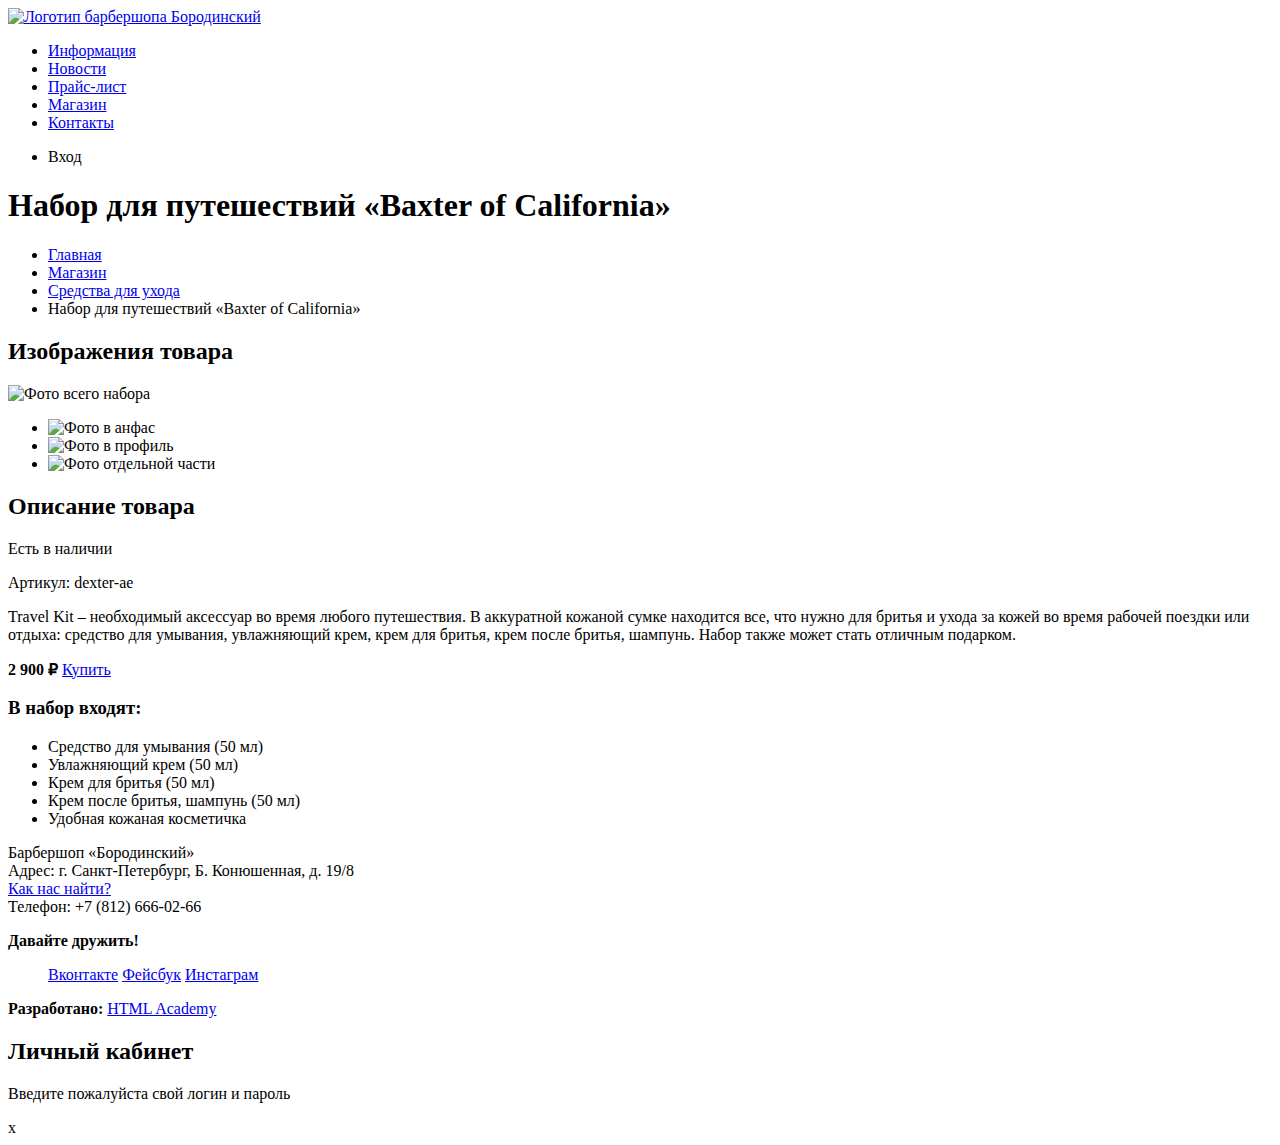
==== catalog-item.html @ 7a76de34 "Разметил описание товара" ====
<!DOCTYPE html>
<html lang="ru">
  <head>
    <meta charset="utf-8">
    <title>Каталог товаров</title>
  </head>
  <body>
    <header class="main-header">
      <nav class="main-navigation">
        <a class="main-header-logo" href="index.html">
          <img src="img/logo.svg" width="111" height="24" alt="Логотип барбершопа Бородинский">
        </a> 
        <ul class="site-navigation">
          <li><a href="info.html">Информация</a></li>
          <li><a href="news.html">Новости</a></li>
          <li><a href="price.html">Прайс-лист</a></li>
          <li class="site-navigation-current"><a href="catalog.html">Магазин</a></li>
          <li><a href="contacts.html">Контакты</a></li>
        </ul>
        <ul class="user-navigation">
          <li class="login-link">Вход</li>
        </ul>
      </nav>
    </header>
    <main class="container">
      <h1 class="page-title">Набор для путешествий «Baxter of California»</h1>
      <ul class="breadcrumbs">
        <li><a href="index.html">Главная</a></li>
        <li><a href="#">Магазин</a></li>
        <li><a href="#">Средства для ухода</a></li>
        <li class="breadcrumbs-current">Набор для путешествий «Baxter of California»</li>
      </ul>
      <section class="product-photos">
        <h2 class="viually-hidden">Изображения товара</h2>
        <p class="product-photo-full">
          <img src="img/product-big.jpg" width="460" height="498" alt="Фото всего набора">
        </p>
        <ul class="product-photo-preview">
          <li><img src="img/product-small-1.jpg" width="140" height="149" alt="Фото в анфас"></li>
          <li><img src="img/product-small-2.jpg" width="140" height="149" alt="Фото в профиль"></li>
          <li><img src="img/product-small-3.jpg" width="140" height="149" alt="Фото отдельной части"></li>
        </ul>
      </section>
      <section class="product-info">
        <h2 class="visually-hidden">Описание товара</h2>
        <p class="product-availability">Есть в наличии</p>
        <p class="product-article">Артикул: dexter-ae</p>
        <p class="product-text">Travel Kit – необходимый аксессуар во время любого путешествия. В аккуратной кожаной сумке находится все, что нужно для бритья и ухода за кожей во время рабочей поездки или отдыха: средство для умывания, увлажняющий крем, крем для бритья, крем после бритья, шампунь. Набор также может стать отличным подарком.</p>
        <p class="product-price">
          <b>2 900 ₽</b>
          <a class="button" href="#">Купить</a>
        </p>
        <h3>В набор входят:</h3>
        <ul>
          <li>Средство для умывания (50 мл)</li>
          <li>Увлажняющий крем (50 мл)</li>
          <li>Крем для бритья (50 мл)</li>
          <li>Крем после бритья, шампунь (50 мл)</li>
          <li>Удобная кожаная косметичка</li>
        </ul>
      </section>
  
        
    </main>
    <footer>
      <p class="footer-contacts">
        Барбершоп «Бородинский»<br>
        Адрес: г. Санкт-Петербург, Б. Конюшенная, д. 19/8<br>
        <a href="map.html">Как нас найти?</a><br>
        Телефон: +7 (812) 666-02-66
      </p>
      <div class="footer-social">
        <b>Давайте дружить!</b>
        <ul>
          <a class="social-button" href="#">Вконтакте</a>
          <a class="social-button" href="#">Фейсбук</a>
          <a class="social-button" href="#">Инстаграм</a>
        </ul>
      </div>
      <p class="footer-copyright">
        <b>Разработано:</b> 
        <a class="button" href="https://htmlacademy.ru">HTML Academy</a>
      </p>
    </footer>
    <section class="modal modal-login">
      <h2>Личный кабинет</h2>
      <p>Введите пожалуйста свой логин и пароль</p>
      <!--Здесь будет форма-->
      <span class="modal-close">x</span>
    </section>
      
  </body>
</html>
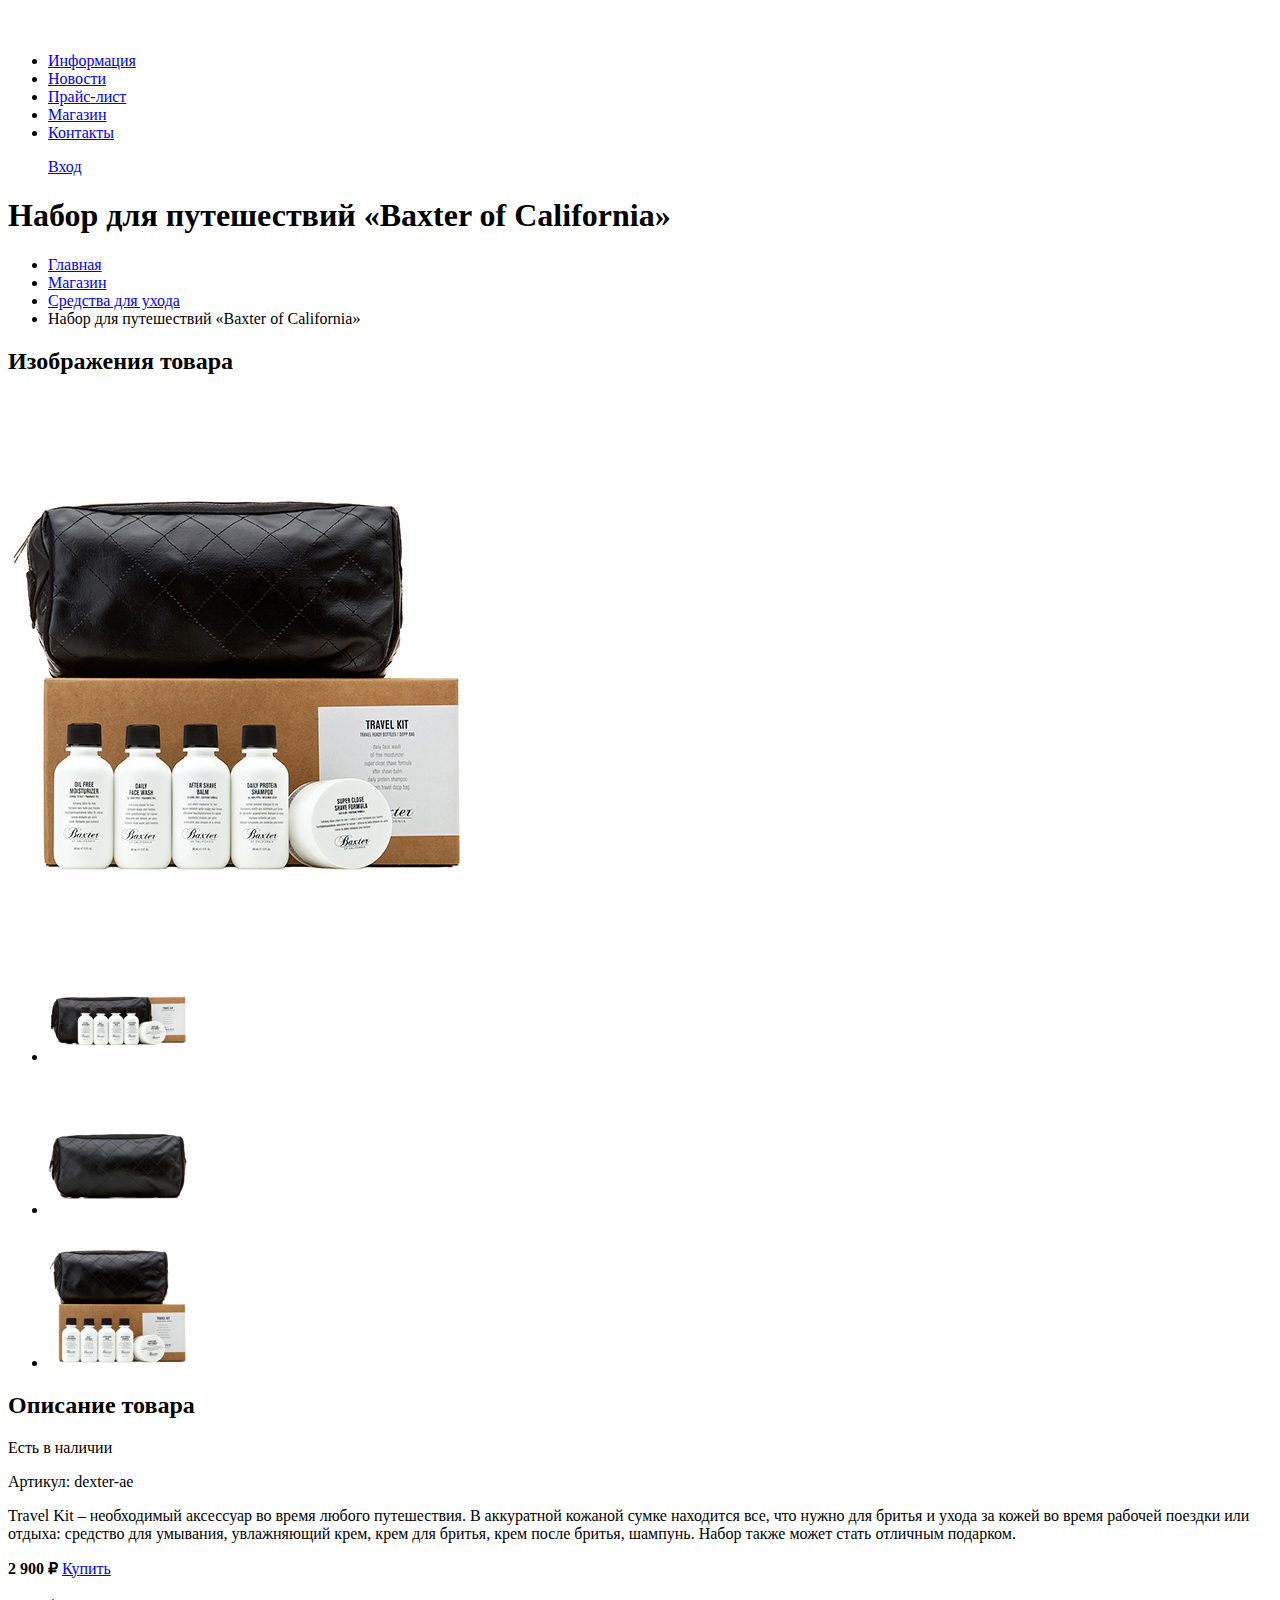
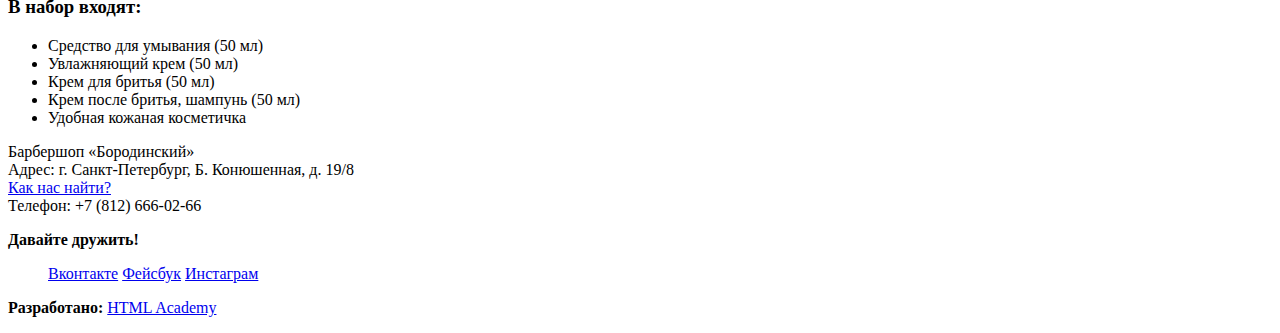
==== commit a33fd1af: "Сделал доступность и формы" ====
--- a/catalog-item.html
+++ b/catalog-item.html
@@ -18,7 +18,7 @@
           <li><a href="contacts.html">Контакты</a></li>
         </ul>
         <ul class="user-navigation">
-          <li class="login-link">Вход</li>
+          <a class="login-link" href="login.html">Вход</a>
         </ul>
       </nav>
     </header>
@@ -82,13 +82,7 @@
         <a class="button" href="https://htmlacademy.ru">HTML Academy</a>
       </p>
     </footer>
-    <section class="modal modal-login">
-      <h2>Личный кабинет</h2>
-      <p>Введите пожалуйста свой логин и пароль</p>
-      <!--Здесь будет форма-->
-      <span class="modal-close">x</span>
-    </section>
-      
+    
   </body>
 </html>
       
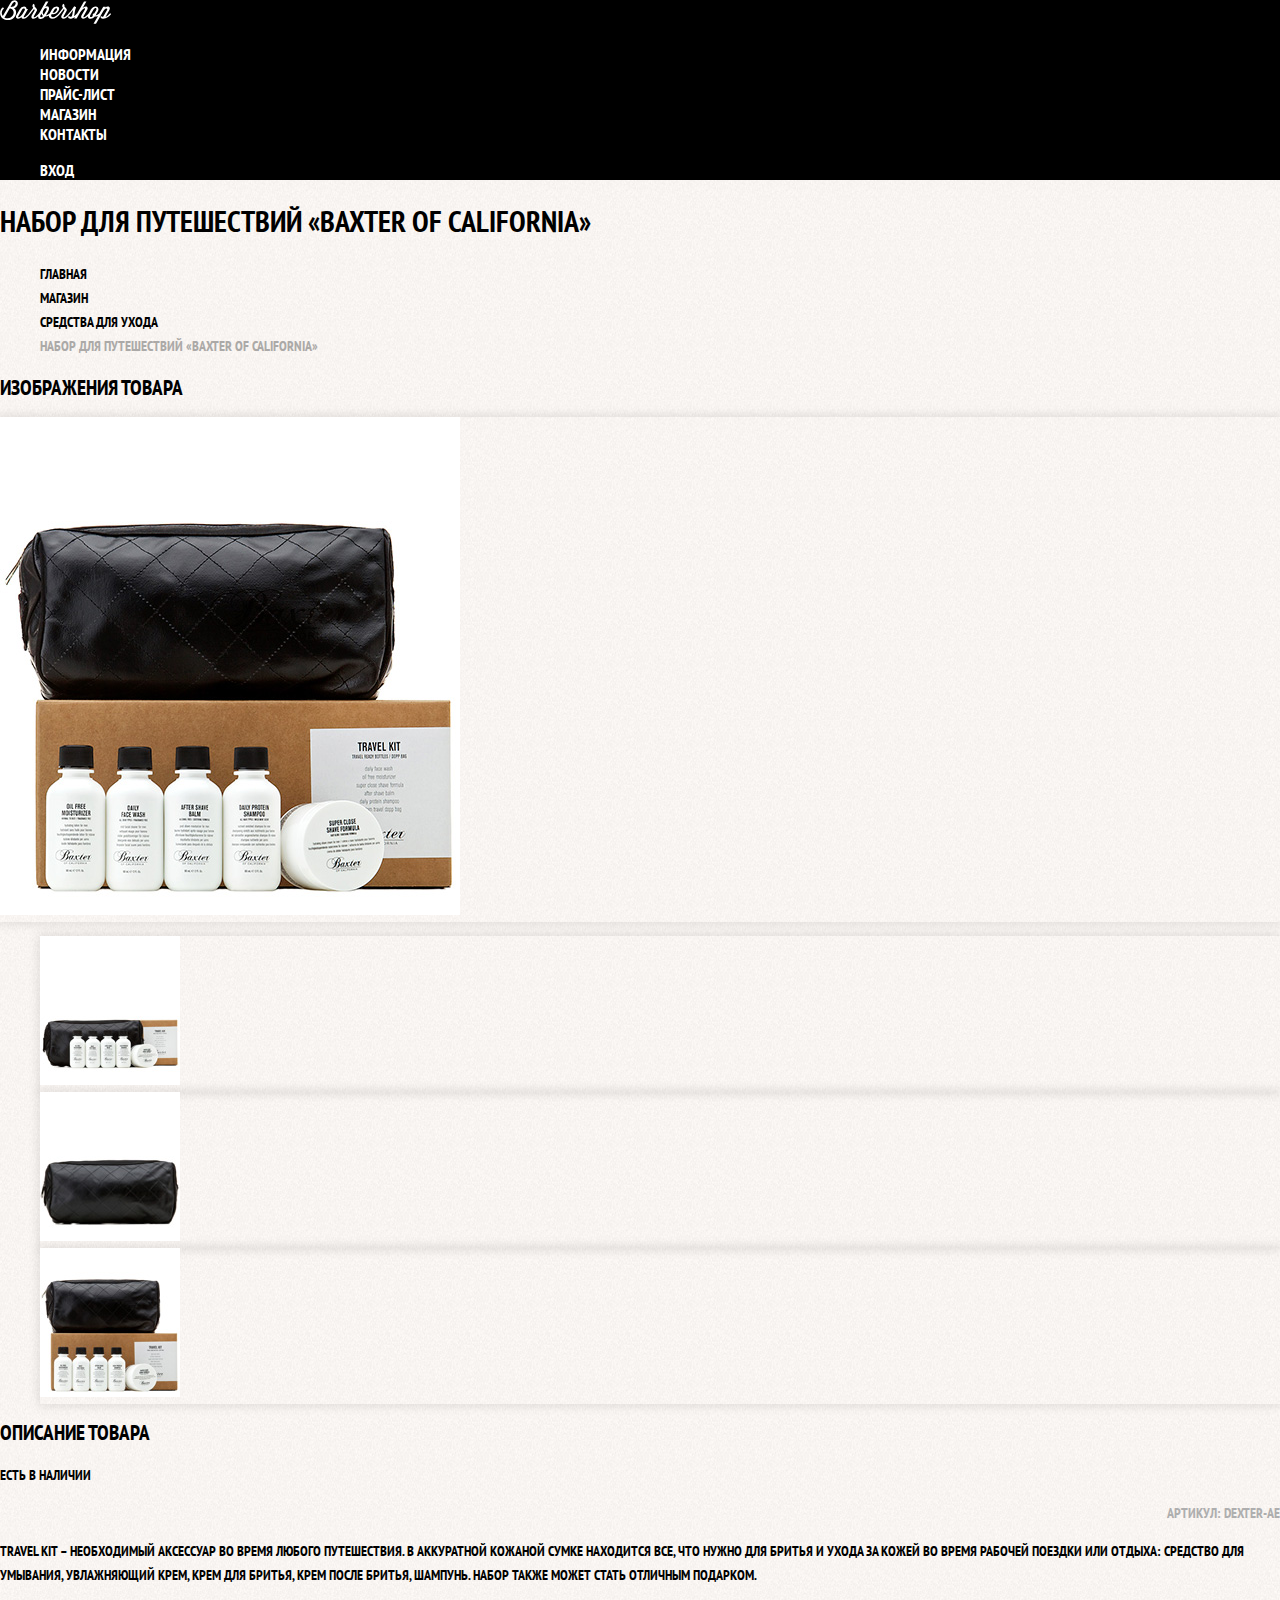
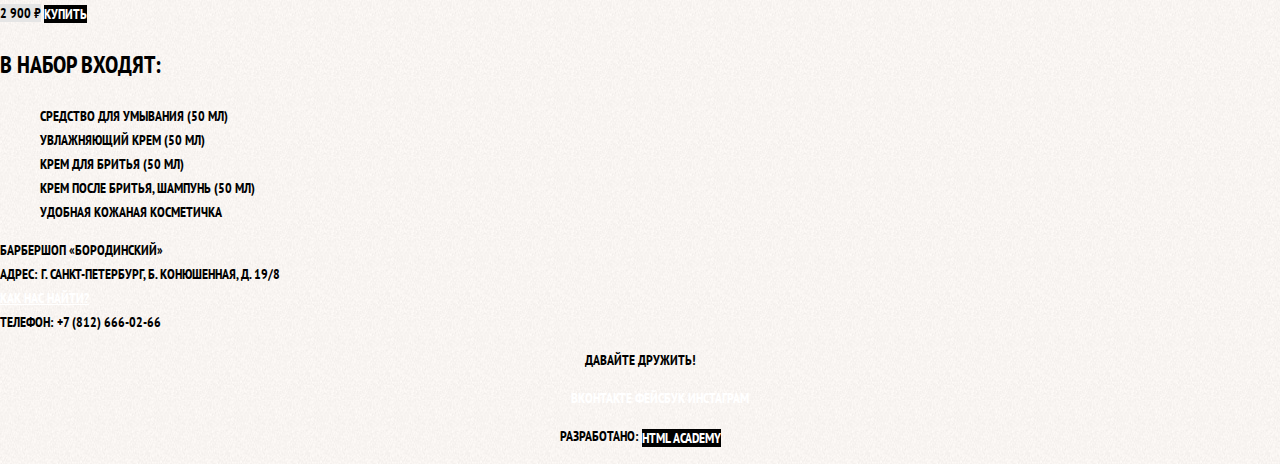
==== commit 3cce1848: "Проведена базовая стилизация" ====
--- a/catalog-item.html
+++ b/catalog-item.html
@@ -3,8 +3,11 @@
   <head>
     <meta charset="utf-8">
     <title>Каталог товаров</title>
+    <link href="https://fonts.googleapis.com/css?family=PT+Sans+Narrow:400,700&amp;subset=latin,cyrillic" rel="stylesheet">
+    <link href="css/normalize.css" rel="stylesheet">  
+    <link href="css/style.css" rel="stylesheet">
   </head>
-  <body>
+  <body class="inner-page">
     <header class="main-header">
       <nav class="main-navigation">
         <a class="main-header-logo" href="index.html">
--- a/css/style.css
+++ b/css/style.css
@@ -0,0 +1,349 @@
+body {
+	margin: 0;
+	padding: 0;
+	font-family: "PT Sans Narrow", Arial, sans-serif;
+  font-size: 14px;
+  line-height: 24px;
+  font-weight: 700;
+  color: #ffffff;
+  text-transform: uppercase;
+	background-color: #000000;
+	background-image: url("../img/index-background.jpg");
+	background-position: top center;
+	background-repeat: no-repeat;
+}
+
+.inner-page {
+  color: #000000;
+
+  background-color: #f9f6f3;
+  background-image: url("../img/main-background.jpg");
+  background-position: 0 0;
+  background-repeat: repeat;
+}
+
+a {
+	text-decoration: none;
+}
+
+.main-navigation {
+	font-size: 16px;
+	line-height: 20px;
+	color: #ffffff;
+	background-color: #000000;
+}
+
+.site-navigation,
+.user-navigation {
+	list-style: none;
+}
+
+.site-navigation a,
+.user-navigation a {
+	color: #ffffff;
+}
+
+.site-navigation a:hover,
+.site-navigation a:focus,
+.user-navigation a:hover,
+.user-navigation a:focus {
+	background-color: #242424;
+}
+
+.features-list {
+	list-style: none;
+}
+
+.features-item {
+	text-align: center;
+}
+
+.features-item h3 {
+	font-size: 30px;
+	line-height: 42px;
+}
+
+.index-columns {
+	background-color: #f8f5f2;
+	background-image: url("../img/main-background.jpg");
+	background-position: 0 0;
+	background-repeat: repeat;
+	color: #000000; 
+}
+
+.index-columns h2 {
+	font-size: 30px;
+	line-height: 42px;
+}
+
+.news-list {
+	list-style: none;
+}
+
+.news-item time {
+	text-transform: none;
+}
+
+.gallery-content {
+  background-color: #cccccc;
+  border: 7px solid #ffffff;
+}
+.button {
+  font: inherit;
+  text-align: center;
+  color: #ffffff;
+  vertical-align: middle;
+  text-transform: uppercase;
+  background-color: #000000;
+  border: none;
+}
+
+.button:hover,
+.button:focus,
+.button:active {
+  background-color: #663d15;
+}
+
+.appointment-item input {
+  font: inherit;
+
+  background-color: transparent;
+  border: 2px solid #000000;
+}
+
+.appointment-item input:focus {
+  border-color: #663d15;
+}
+
+.main-footer {
+  color: #ffffff;
+
+  background-color: #212121;
+  background-image: url("../img/footer-background.jpg");
+  background-position: 0 0;
+  background-repeat: repeat;
+}
+
+.footer-contacts a {
+  color: #ffffff;
+  text-decoration: underline;
+}
+
+.footer-contacts a:hover,
+.footer-contacts a:focus {
+  text-decoration: none;
+}
+
+.footer-social {
+  text-align: center;
+}
+
+.footer-social ul {
+  list-style: none;
+}
+
+.social-button {
+  color: #ffffff;
+}
+
+.footer-copyright {
+  text-align: center;
+}
+
+.footer-copyright .button:hover,
+.footer-copyright .button:focus {
+  color: #000000;
+
+  background-color: #ffffff;
+}
+
+.modal {
+  color: #000000;
+
+  background-color: #f8f3f0;
+  background-image: url("../img/main-background.jpg");
+  background-position: 0 0;
+  background-repeat: repeat;
+}
+
+.modal h2 {
+  font-size: 30px;
+  line-height: 42px;
+}
+
+.login-form input[type="text"],
+.login-form input[type="password"] {
+  font: inherit;
+  color: #000000;
+  text-transform: uppercase;
+
+  background-color: #f9f6f3;
+  border: 2px solid #000000;
+}
+
+.login-form input:focus {
+  border-color: #663d15;
+}
+
+.login-checkbox:hover,
+.login-checkbox:focus {
+  color: #663d15;
+}
+
+.restore {
+  color: #000000;
+  text-decoration: underline;
+}
+
+.restore:hover,
+.restore:focus {
+  text-decoration: none;
+}
+
+.page-title {
+  font-size: 30px;
+  line-height: 42px;
+}
+
+.breadcrumbs {
+	list-style: none;
+}
+
+.breadcrumbs a {
+  color: #000000;
+}
+
+.breadcrumbs a:hover,
+.breadcrumbs a:focus {
+  text-decoration: underline;
+}
+
+.breadcrumbs-current {
+  color: #aba9a7;
+}
+
+.filters fieldset {
+	border: none;
+}
+
+.filter legend {
+  font-size: 24px;
+  line-height: 30px;
+}
+
+.filter ul {
+  list-style: none;
+  line-height: 18px;
+}
+
+.filter-input:hover + label,
+.filter-input:focus + label {
+  color: #663d15;
+}
+
+.filter-input:disabled + label {
+  color: #000000;
+
+  opacity: 0.5;
+}
+
+.catalog-list {
+  list-style: none;
+}
+
+.catalog-item {
+  background-color: #f8f8f8;
+  box-shadow: 0 0 10px rgba(0, 0, 0, 0.1);
+}
+
+.catalog-item:hover {
+  box-shadow: 0 0 10px rgba(0, 0, 0, 0.2);
+}
+
+.catalog-item a {
+  color: #000000;
+}
+
+.catalog-item h3 {
+  font-size: 14px;
+  line-height: 18px;
+}
+
+.catalog-category {
+	text-transform: none;
+}
+
+.catalog-item-price b {
+  font-size: 14px;
+  line-height: 20px;
+  text-align: center;
+
+  background-color: #e5e5e5;
+}
+
+.catalog-item-price .button {
+  line-height: 20px;
+  color: #ffffff;
+}
+
+.pagination-list {
+	list-style: none;
+}
+
+.pagination-item a{
+	color:#ffffff;
+	background-color: #000000;
+}
+
+.pagination-item a:hover,
+.pagination-item a:focus,
+.pagination-item a:active {
+  background-color: #663d15;
+}
+
+.pagination-item-current a {
+  color: #000000;
+
+  background-color: #ffffff;
+}
+
+.pagination-item-current a:hover,
+.pagination-item-current a:focus,
+.pagination-item-current a:active {
+  color: #000000;
+
+  background-color: #ffffff;
+}
+
+.product-photo-preview {
+	list-style: none;
+}
+
+.product-photo-preview li {
+  box-shadow: 0 0 10px 2px rgba(0, 0, 0, 0.1);
+}
+
+.product-photo-full {
+  box-shadow: 0 0 10px 2px rgba(0, 0, 0, 0.1);
+}
+
+.product-article {
+  text-align: right;
+  color: #aeaeae;
+}
+
+.product-price b {
+  line-height: 20px;
+  text-align: center;
+
+  background-color: #e5e5e5;
+}
+
+.product-info h3 {
+  font-size: 24px;
+  line-height: 30px;
+}
+
+.product-info ul {
+  list-style: none;
+}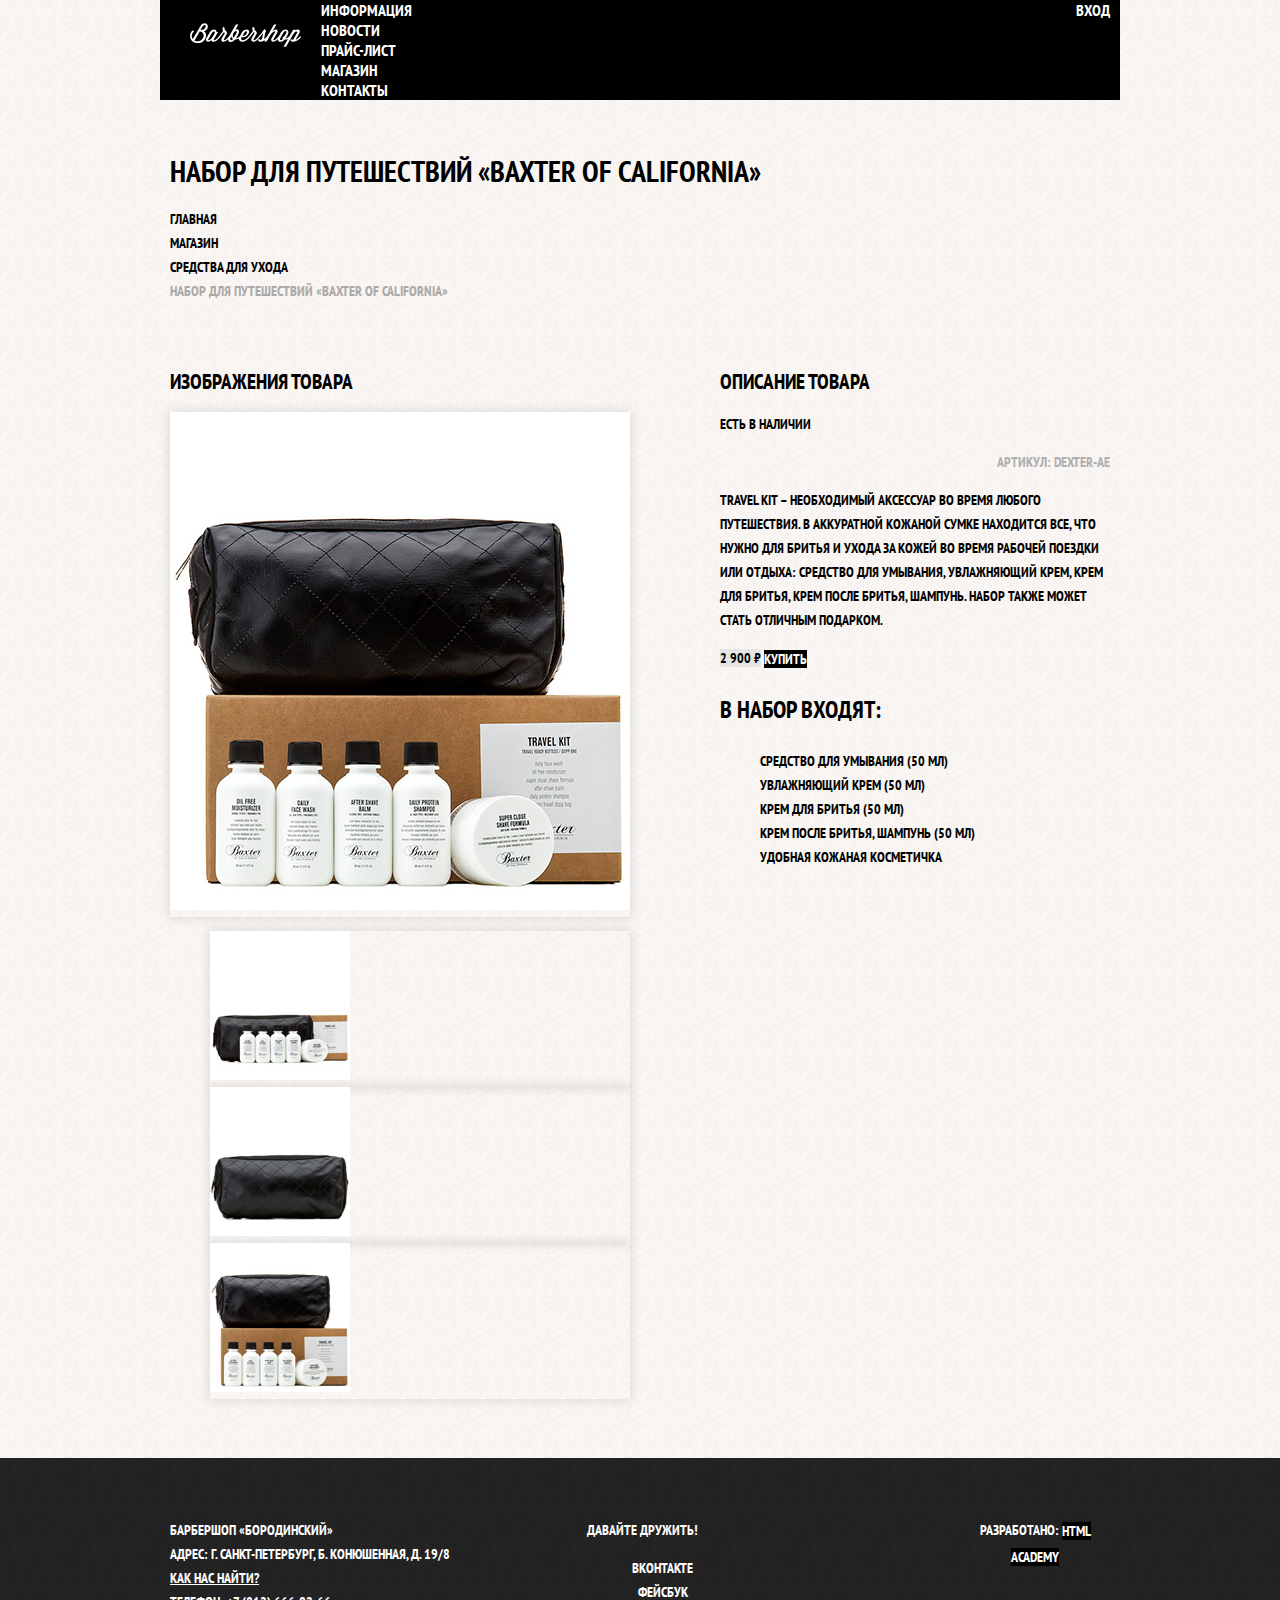
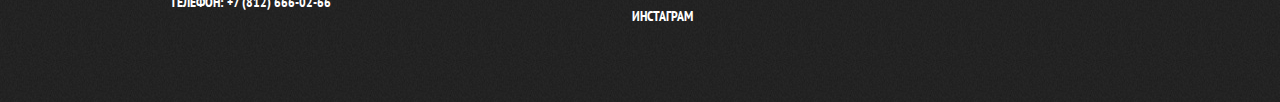
==== commit 7e083033: "Разметил макросетку" ====
--- a/catalog-item.html
+++ b/catalog-item.html
@@ -8,7 +8,7 @@
     <link href="css/style.css" rel="stylesheet">
   </head>
   <body class="inner-page">
-    <header class="main-header">
+    <header class="main-header container">
       <nav class="main-navigation">
         <a class="main-header-logo" href="index.html">
           <img src="img/logo.svg" width="111" height="24" alt="Логотип барбершопа Бородинский">
@@ -33,57 +33,60 @@
         <li><a href="#">Средства для ухода</a></li>
         <li class="breadcrumbs-current">Набор для путешествий «Baxter of California»</li>
       </ul>
-      <section class="product-photos">
-        <h2 class="viually-hidden">Изображения товара</h2>
-        <p class="product-photo-full">
-          <img src="img/product-big.jpg" width="460" height="498" alt="Фото всего набора">
-        </p>
-        <ul class="product-photo-preview">
-          <li><img src="img/product-small-1.jpg" width="140" height="149" alt="Фото в анфас"></li>
-          <li><img src="img/product-small-2.jpg" width="140" height="149" alt="Фото в профиль"></li>
-          <li><img src="img/product-small-3.jpg" width="140" height="149" alt="Фото отдельной части"></li>
-        </ul>
-      </section>
-      <section class="product-info">
-        <h2 class="visually-hidden">Описание товара</h2>
-        <p class="product-availability">Есть в наличии</p>
-        <p class="product-article">Артикул: dexter-ae</p>
-        <p class="product-text">Travel Kit – необходимый аксессуар во время любого путешествия. В аккуратной кожаной сумке находится все, что нужно для бритья и ухода за кожей во время рабочей поездки или отдыха: средство для умывания, увлажняющий крем, крем для бритья, крем после бритья, шампунь. Набор также может стать отличным подарком.</p>
-        <p class="product-price">
-          <b>2 900 ₽</b>
-          <a class="button" href="#">Купить</a>
-        </p>
-        <h3>В набор входят:</h3>
-        <ul>
-          <li>Средство для умывания (50 мл)</li>
-          <li>Увлажняющий крем (50 мл)</li>
-          <li>Крем для бритья (50 мл)</li>
-          <li>Крем после бритья, шампунь (50 мл)</li>
-          <li>Удобная кожаная косметичка</li>
-        </ul>
-      </section>
-  
+      <div class="catalog-columns">
+        <section class="product-photos">
+          <h2 class="viually-hidden">Изображения товара</h2>
+          <p class="product-photo-full">
+            <img src="img/product-big.jpg" width="460" height="498" alt="Фото всего набора">
+          </p>
+          <ul class="product-photo-preview">
+            <li><img src="img/product-small-1.jpg" width="140" height="149" alt="Фото в анфас"></li>
+            <li><img src="img/product-small-2.jpg" width="140" height="149" alt="Фото в профиль"></li>
+            <li><img src="img/product-small-3.jpg" width="140" height="149" alt="Фото отдельной части"></li>
+          </ul>
+        </section>
+        <section class="product-info">
+          <h2 class="visually-hidden">Описание товара</h2>
+          <p class="product-availability">Есть в наличии</p>
+          <p class="product-article">Артикул: dexter-ae</p>
+          <p class="product-text">Travel Kit – необходимый аксессуар во время любого путешествия. В аккуратной кожаной сумке находится все, что нужно для бритья и ухода за кожей во время рабочей поездки или отдыха: средство для умывания, увлажняющий крем, крем для бритья, крем после бритья, шампунь. Набор также может стать отличным подарком.</p>
+          <p class="product-price">
+            <b>2 900 ₽</b>
+            <a class="button" href="#">Купить</a>
+          </p>
+          <h3>В набор входят:</h3>
+          <ul>
+            <li>Средство для умывания (50 мл)</li>
+            <li>Увлажняющий крем (50 мл)</li>
+            <li>Крем для бритья (50 мл)</li>
+            <li>Крем после бритья, шампунь (50 мл)</li>
+            <li>Удобная кожаная косметичка</li>
+          </ul>
+        </section>
+      </div>
         
     </main>
-    <footer>
-      <p class="footer-contacts">
-        Барбершоп «Бородинский»<br>
-        Адрес: г. Санкт-Петербург, Б. Конюшенная, д. 19/8<br>
-        <a href="map.html">Как нас найти?</a><br>
-        Телефон: +7 (812) 666-02-66
-      </p>
-      <div class="footer-social">
-        <b>Давайте дружить!</b>
-        <ul>
-          <a class="social-button" href="#">Вконтакте</a>
-          <a class="social-button" href="#">Фейсбук</a>
-          <a class="social-button" href="#">Инстаграм</a>
-        </ul>
+    <footer class="main-footer">
+      <div class="container">
+        <p class="footer-contacts">
+          Барбершоп «Бородинский»<br>
+          Адрес: г. Санкт-Петербург, Б. Конюшенная, д. 19/8<br>
+          <a href="map.html">Как нас найти?</a><br>
+          Телефон: +7 (812) 666-02-66
+        </p>
+        <div class="footer-social">
+          <b>Давайте дружить!</b>
+          <ul>
+            <a class="social-button" href="#">Вконтакте</a>
+            <a class="social-button" href="#">Фейсбук</a>
+            <a class="social-button" href="#">Инстаграм</a>
+          </ul>
+        </div>
+        <p class="footer-copyright">
+          <b>Разработано:</b> 
+          <a class="button" href="https://htmlacademy.ru">HTML Academy</a>
+        </p>
       </div>
-      <p class="footer-copyright">
-        <b>Разработано:</b> 
-        <a class="button" href="https://htmlacademy.ru">HTML Academy</a>
-      </p>
     </footer>
     
   </body>
--- a/css/style.css
+++ b/css/style.css
@@ -22,6 +22,28 @@
   background-repeat: repeat;
 }
 
+.main-header {
+margin-bottom:75px;
+}
+
+.main-header-logo {
+  order:2;
+}
+
+.main-navigation-wrapper {
+  width:100%;
+  margin-bottom: 60px;
+  background-color: #000000
+}
+
+.main-navigation-wrapper .container {
+  width: 940px;
+  margin: 0 auto;
+  padding: 10px;
+  display: flex;
+  justify-content: space-between;
+}
+
 a {
 	text-decoration: none;
 }
@@ -30,12 +52,16 @@
 	font-size: 16px;
 	line-height: 20px;
 	color: #ffffff;
-	background-color: #000000;
+  display: flex;
+  flex-direction: column;
+  align-items: center;
 }
 
 .site-navigation,
 .user-navigation {
-	list-style: none;
+  list-style: none;
+  margin:0;
+  padding:0;
 }
 
 .site-navigation a,
@@ -50,17 +76,31 @@
 	background-color: #242424;
 }
 
+.container {
+  width: 940px;
+  margin: 0 auto;
+  padding: 0 10px;
+}
 .features-list {
 	list-style: none;
+  margin:0;
+  padding:0;
+  display:flex;
+  justify-content: space-between;
 }
 
 .features-item {
-	text-align: center;
+  text-align: center;
+  width: 300px;
 }
 
 .features-item h3 {
 	font-size: 30px;
 	line-height: 42px;
+}
+
+.features {
+  margin-bottom: 80px;
 }
 
 .index-columns {
@@ -68,12 +108,32 @@
 	background-image: url("../img/main-background.jpg");
 	background-position: 0 0;
 	background-repeat: repeat;
-	color: #000000; 
+  color: #000000; 
+  padding: 50px 80px;
+  display: flex;
+  justify-content: space-between;
+  margin-bottom: 35px;
 }
 
 .index-columns h2 {
 	font-size: 30px;
 	line-height: 42px;
+}
+
+.news {
+  width: 380px;
+}
+
+.gallery {
+  width: 300px;
+}
+
+.contacts {
+  width: 380px;
+}
+
+.appointment {
+  width: 300px;
 }
 
 .news-list {
@@ -122,6 +182,12 @@
   background-image: url("../img/footer-background.jpg");
   background-position: 0 0;
   background-repeat: repeat;
+  margin-top: 65px;
+  padding: 60px 0;
+}
+
+.main-footer .container {
+  display: flex;
 }
 
 .footer-contacts a {
@@ -134,8 +200,16 @@
   text-decoration: none;
 }
 
+.footer-contacts {
+ margin:0;
+ width: 320px;
+ margin-right: 80px;
+}
+
 .footer-social {
   text-align: center;
+  margin:0;
+  width: 145px;
 }
 
 .footer-social ul {
@@ -148,6 +222,9 @@
 
 .footer-copyright {
   text-align: center;
+  margin:0;
+  width: 150px;
+  margin-left: auto;
 }
 
 .footer-copyright .button:hover,
@@ -249,6 +326,11 @@
 
 .catalog-list {
   list-style: none;
+  padding: 0;
+  margin: 0;
+  display: flex;
+  flex-wrap: wrap;
+  margin-bottom: 25px;
 }
 
 .catalog-item {
@@ -287,7 +369,9 @@
 }
 
 .pagination-list {
-	list-style: none;
+  list-style: none;
+  margin: 0;
+  padding: 0;
 }
 
 .pagination-item a{
@@ -346,4 +430,73 @@
 
 .product-info ul {
   list-style: none;
+}
+
+.inner-page .main-header {
+  margin-bottom: 50px;
+  background-color: #000000;
+
+}
+
+.inner-page .main-navigation {
+  align-items: flex-start;
+  flex-direction: row;
+}
+
+.inner-page .user-navigation {
+  margin-left: auto;
+}
+
+.inner-page .main-header-logo {
+  width: 111px;
+  height: 24px;
+  padding: 23px 20px;
+  order: 0;
+}
+
+.page-title {
+  margin: 0;
+  margin-bottom: 15px;
+  padding: 0;
+}
+
+.breadcrumbs {
+  margin: 0;
+  padding: 0;
+  margin-bottom: 50px;
+}
+
+.filters {
+  width:180px;
+}
+
+.catalog {
+  width:700px;
+}
+
+.catalog-columns {
+  display: flex;
+  justify-content: space-between;
+}
+
+.catalog-item {
+  width: 220px;
+  margin-bottom: 20px;
+  margin-right: 20px;
+}
+
+.catalog-item:nth-child(3n) {
+  margin-right: 0;
+}
+
+.inner-page .main-footer {
+  margin-top: 45px;
+}
+
+.product-photos {
+  width: 460px;
+}
+
+.product-info {
+  width: 390px;
 }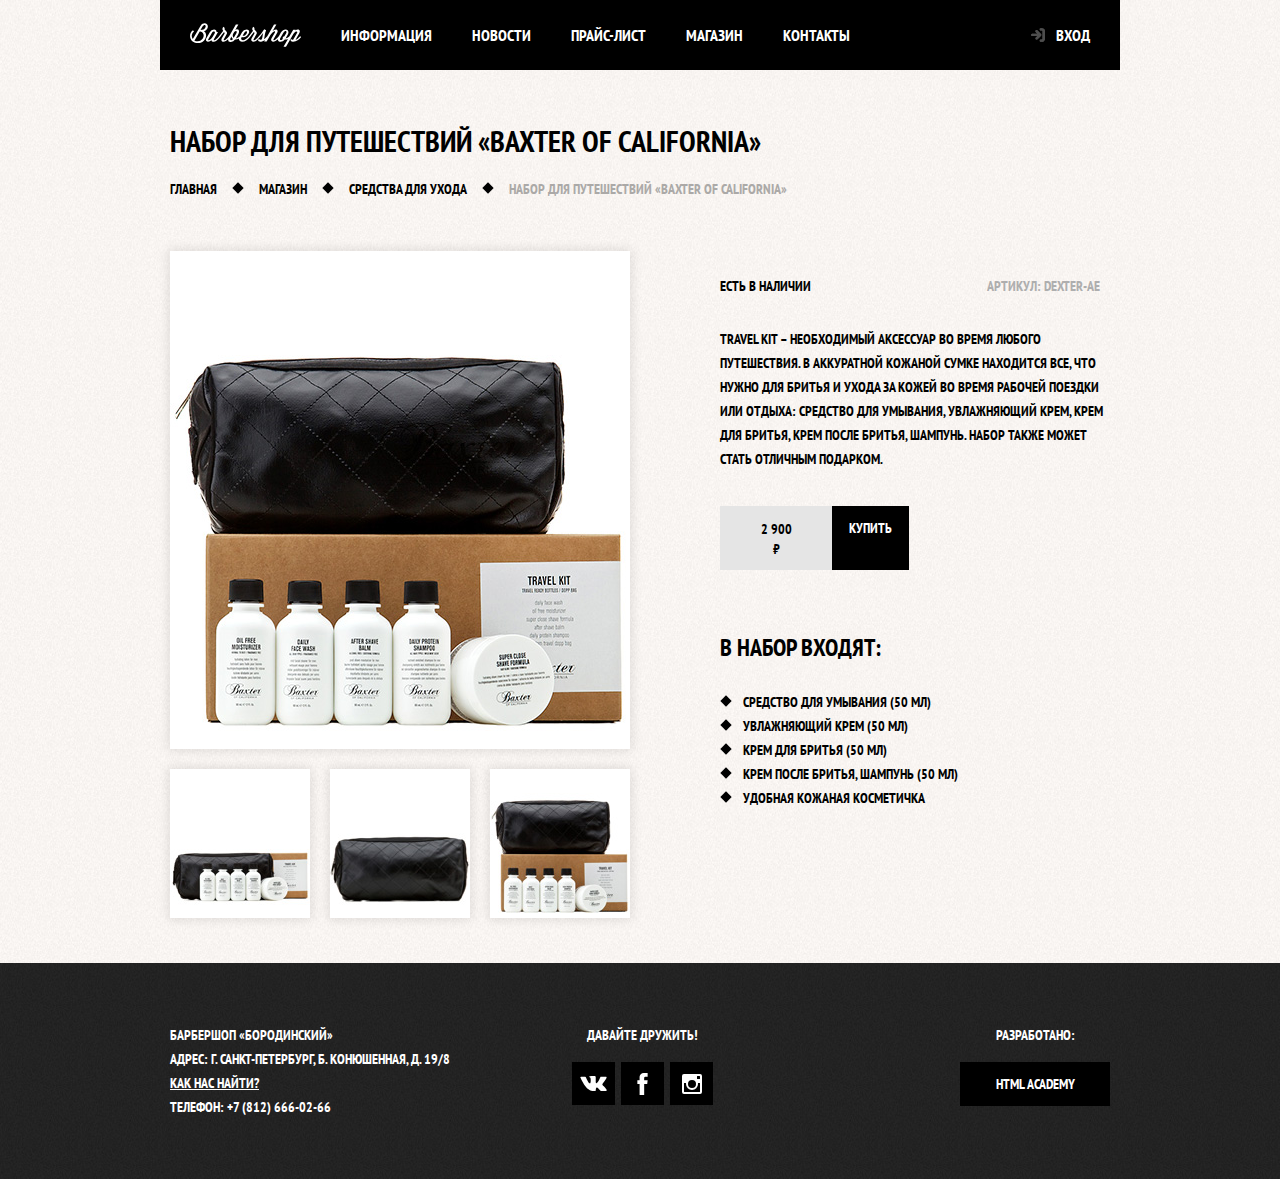
==== commit 2f7985e2: "Завершил стилизацию" ====
--- a/catalog-item.html
+++ b/catalog-item.html
@@ -35,7 +35,7 @@
       </ul>
       <div class="catalog-columns">
         <section class="product-photos">
-          <h2 class="viually-hidden">Изображения товара</h2>
+          <h2 class="visually-hidden">Изображения товара</h2>
           <p class="product-photo-full">
             <img src="img/product-big.jpg" width="460" height="498" alt="Фото всего набора">
           </p>
@@ -47,8 +47,10 @@
         </section>
         <section class="product-info">
           <h2 class="visually-hidden">Описание товара</h2>
-          <p class="product-availability">Есть в наличии</p>
-          <p class="product-article">Артикул: dexter-ae</p>
+          <div class="product-description">
+            <p class="product-availability">Есть в наличии</p>
+            <p class="product-article">Артикул: dexter-ae</p>
+          </div>
           <p class="product-text">Travel Kit – необходимый аксессуар во время любого путешествия. В аккуратной кожаной сумке находится все, что нужно для бритья и ухода за кожей во время рабочей поездки или отдыха: средство для умывания, увлажняющий крем, крем для бритья, крем после бритья, шампунь. Набор также может стать отличным подарком.</p>
           <p class="product-price">
             <b>2 900 ₽</b>
@@ -77,10 +79,21 @@
         <div class="footer-social">
           <b>Давайте дружить!</b>
           <ul>
-            <a class="social-button" href="#">Вконтакте</a>
-            <a class="social-button" href="#">Фейсбук</a>
-            <a class="social-button" href="#">Инстаграм</a>
-          </ul>
+            <li>
+              <a class="social-button" href="#">
+                <span class="visually-hidden">Вконтакте</span>
+                <svg xmlns="http://www.w3.org/2000/svg" width="27" height="15" viewBox="0 0 26.14 14.91"><path d="M26 13.47l-.09-.17a13.55 13.55 0 0 0-2.6-3q-.87-.83-1.1-1.12A1 1 0 0 1 22 8a10.27 10.27 0 0 1 1.22-1.78l.88-1.16q2.35-3.13 2-4L26 .94a.8.8 0 0 0-.4-.22 2.14 2.14 0 0 0-.87 0h-3.92a.51.51 0 0 0-.27 0h-.3a.6.6 0 0 0-.15.14.93.93 0 0 0-.14.24 22.22 22.22 0 0 1-1.46 3.06q-.5.84-.93 1.46a7 7 0 0 1-.71.91 4.94 4.94 0 0 1-.52.47q-.23.18-.35.15l-.23-.05a.9.9 0 0 1-.31-.33 1.49 1.49 0 0 1-.16-.53V1.6a3.14 3.14 0 0 0 0-.62 2.12 2.12 0 0 0-.14-.44.73.73 0 0 0-.28-.33 1.57 1.57 0 0 0-.46-.18A9 9 0 0 0 12.57 0a8.93 8.93 0 0 0-3.25.33 1.83 1.83 0 0 0-.52.41q-.25.3-.07.33a1.67 1.67 0 0 1 1.16.59l.08.16a2.6 2.6 0 0 1 .19.63 6.32 6.32 0 0 1 .12 1 10.59 10.59 0 0 1 0 1.7q-.07.71-.13 1.1a2.21 2.21 0 0 1-.18.64 2.69 2.69 0 0 1-.16.3l-.07.07a1 1 0 0 1-.37.07.86.86 0 0 1-.46-.19 3.27 3.27 0 0 1-.56-.52 7 7 0 0 1-.66-.93q-.37-.6-.76-1.42l-.22-.39q-.2-.38-.56-1.11t-.62-1.43A.9.9 0 0 0 5.2.9h-.07a.93.93 0 0 0-.22-.16A1.44 1.44 0 0 0 4.6.65L.87.68A1 1 0 0 0 .1.94L0 1a.44.44 0 0 0 0 .22 1.08 1.08 0 0 0 .08.37Q.9 3.53 1.86 5.31t1.66 2.87Q4.23 9.27 5 10.24t1 1.24l.37.41.34.33a8.06 8.06 0 0 0 1 .78 16.34 16.34 0 0 0 1.4.9 7.6 7.6 0 0 0 1.79.72 6.19 6.19 0 0 0 2 .22h1.57a1.08 1.08 0 0 0 .72-.3l.05-.07a.9.9 0 0 0 .1-.25 1.38 1.38 0 0 0 0-.37 4.48 4.48 0 0 1 .09-1.05 2.77 2.77 0 0 1 .23-.71 1.74 1.74 0 0 1 .29-.4 1.19 1.19 0 0 1 .23-.2h.11a.86.86 0 0 1 .77.21 4.52 4.52 0 0 1 .83.79q.39.47.93 1.05a6.41 6.41 0 0 0 1 .87l.27.16a3.31 3.31 0 0 0 .71.3 1.53 1.53 0 0 0 .76.07l3.48-.05a1.58 1.58 0 0 0 .8-.17.68.68 0 0 0 .34-.37 1.06 1.06 0 0 0 0-.46 1.71 1.71 0 0 0-.1-.36z" fill="#fff"/></svg>
+              </a></li>
+            <li>
+              <a class="social-button" href="#">
+                <span class="visually-hidden">Фейсбук</span>
+                <svg xmlns="http://www.w3.org/2000/svg" width="19" height="22" viewBox="0 0 10.15 21.74"><path d="M3.34 1.12A4.77 4.77 0 0 1 6.53 0h3.61v3.81H7.81a1.07 1.07 0 0 0-1.09.83v2.55h3.42c-.08 1.23-.24 2.45-.41 3.67h-3v10.87H2.21V10.86H0V7.21h2.19V3.66a3.83 3.83 0 0 1 1.15-2.54z" fill="#fff"/></svg>
+              </a></li>
+            <li>
+              <a class="social-button" href="#">
+                <span class="visually-hidden">Инстаграм</span>
+                <svg xmlns="http://www.w3.org/2000/svg" width="20" height="20" viewBox="0 0 20 20"><path d="M18 0H2a2 2 0 0 0-2 2v16a2 2 0 0 0 2 2h16a2 2 0 0 0 2-2V2a2 2 0 0 0-2-2zm-8 6a4 4 0 1 1-4 4 4 4 0 0 1 4-4zM2.5 18a.47.47 0 0 1-.5-.5V9h2.1a3.4 3.4 0 0 0-.1 1 6 6 0 1 0 12 0 3.4 3.4 0 0 0-.1-1H18v8.5a.47.47 0 0 1-.5.5zM18 4.5a.47.47 0 0 1-.5.5h-2a.47.47 0 0 1-.5-.5v-2a.47.47 0 0 1 .5-.5h2a.47.47 0 0 1 .5.5z" fill="#fff"/></svg>
+              </a></li>          </ul>
         </div>
         <p class="footer-copyright">
           <b>Разработано:</b> 
--- a/css/style.css
+++ b/css/style.css
@@ -23,7 +23,7 @@
 }
 
 .main-header {
-margin-bottom:75px;
+margin-bottom:68px;
 }
 
 .main-header-logo {
@@ -32,20 +32,43 @@
 
 .main-navigation-wrapper {
   width:100%;
-  margin-bottom: 60px;
+  margin-bottom: 63px;
   background-color: #000000
 }
 
 .main-navigation-wrapper .container {
   width: 940px;
   margin: 0 auto;
-  padding: 10px;
+  padding: 0 10px;
   display: flex;
   justify-content: space-between;
 }
 
 a {
 	text-decoration: none;
+}
+
+img {
+  max-width: 100%;
+  height: auto;
+}
+
+.visually-hidden:not(:focus):not(:active),
+input[type="checkbox"].visually-hidden,
+input[type="radio"].visually-hidden {
+  position: absolute;
+
+  width: 1px;
+  height: 1px;
+  margin: -1px;
+  border: 0;
+  padding: 0;
+
+  white-space: nowrap;
+
+  clip-path: inset(100%);
+  clip: rect(0 0 0 0);
+  overflow: hidden;
 }
 
 .main-navigation {
@@ -66,6 +89,9 @@
 
 .site-navigation a,
 .user-navigation a {
+  display: block;
+  padding: 25px 20px;
+  vertical-align: midle;
 	color: #ffffff;
 }
 
@@ -74,6 +100,40 @@
 .user-navigation a:hover,
 .user-navigation a:focus {
 	background-color: #242424;
+}
+
+.site-navigation {
+  display: flex;
+  flex-wrap:wrap;
+}
+
+.user-navigation {
+  display: flex;
+}
+
+.user-navigation .login-link {
+  padding-left: 50px;
+  position: relative;
+
+}
+
+.login-link::before {
+  content: "";
+  width: 16px;
+  height: 18px;
+  position:absolute;
+  top:27px;
+  left:24px;
+  background-image: url("../img/login.svg");
+  background-repeat: no-repeat;
+  background-position: 0 0;
+  opacity:0.3;
+}
+
+.login-link:hover::before,
+.login-link:focus::before,
+.login-link:active::before {
+  opacity: 1;
 }
 
 .container {
@@ -96,28 +156,52 @@
 
 .features-item h3 {
 	font-size: 30px;
-	line-height: 42px;
+  line-height: 42px;
+  margin:0;
+  margin-bottom:60px;
+  position:relative;
+}
+
+.features-item h3::after {
+  content: "";
+
+  position: absolute;
+
+  width: 20px;
+  height: 20px;
+
+  background-color: #ffffff;
+  bottom: -30px;
+  left: 50%;
+  margin-left: -10px;
+  transform: rotate(45deg);
+}
+
+.features-item p {
+  margin: 0 10px;
 }
 
 .features {
-  margin-bottom: 80px;
+  margin-bottom: 78px;
 }
 
 .index-columns {
 	background-color: #f8f5f2;
-	background-image: url("../img/main-background.jpg");
-	background-position: 0 0;
-	background-repeat: repeat;
+	background-image: url("../img/line.png"), url("../img/main-background.jpg");
+	background-position: center, 0 0;
+	background-repeat: no-repeat, repeat;
   color: #000000; 
-  padding: 50px 80px;
+  padding: 45px 82px;
   display: flex;
   justify-content: space-between;
-  margin-bottom: 35px;
+  margin-bottom: 40px;
 }
 
 .index-columns h2 {
 	font-size: 30px;
-	line-height: 42px;
+  line-height: 42px;
+  margin: 0;
+  margin-bottom: 20px;
 }
 
 .news {
@@ -137,7 +221,18 @@
 }
 
 .news-list {
-	list-style: none;
+  list-style: none;
+  margin: 0;
+  margin-bottom: 25px;
+  padding: 0;
+}
+
+.news-item {
+  margin-bottom: 25px;
+}
+
+.news-item p {
+  margin: 0;
 }
 
 .news-item time {
@@ -147,8 +242,24 @@
 .gallery-content {
   background-color: #cccccc;
   border: 7px solid #ffffff;
-}
+  height: 164px;
+  margin: 0;
+}
+
+.gallery-content img {
+  width: 286px;
+  height: 164px;
+}
+
+.gallery-container {
+  position: relative;
+  height: 260px;
+}
+
 .button {
+  display: inline-block;
+  padding: 10px 30px;
+  margin-right: 16px;
   font: inherit;
   text-align: center;
   color: #ffffff;
@@ -158,17 +269,82 @@
   border: none;
 }
 
+.gallery-button {
+  box-sizing: border-box;
+  
+  width: 140px;
+  margin: 0;
+  position: absolute;
+  bottom: 0;
+}
+
+.gallery-button-back {
+  left:0;
+}
+
+.gallery-button-next {
+  right:0;
+}
+
+.button.disabled,
+.button:disabled {
+  cursor: default;
+  opacity: 0.5;
+  background-color: #000000;
+}
+
 .button:hover,
 .button:focus,
 .button:active {
   background-color: #663d15;
 }
 
+.contacts p {
+  margin: 0;
+  margin-bottom: 25px;
+}
+
+.appointment-info {
+  margin: 0;
+  margin-bottom: 15px;
+}
+
+.appointment-form {
+  display: flex;
+  flex-wrap: wrap;
+  justify-content: space-between;
+}
+
+.appointment-item {
+  width: 140px;
+  margin: 0;
+  margin-bottom: 10px;
+}
+
+.appointment-item label {
+  display: block;
+  margin-bottom: 9px;
+  margin-left: 15px;
+}
+
 .appointment-item input {
   font: inherit;
 
   background-color: transparent;
   border: 2px solid #000000;
+  box-sizing: border-box;
+  width: 140px;
+  padding-top: 8px;
+  padding-left: 15px;
+  padding-right: 15px;
+  padding-bottom: 7px;
+}
+
+.appointment .button {
+  display: block;
+  width: 100%;
+  margin-top: 10px;
+  margin-right: 0;
 }
 
 .appointment-item input:focus {
@@ -214,10 +390,37 @@
 
 .footer-social ul {
   list-style: none;
+  display: flex;
+  flex-wrap: wrap;
+  justify-content: space-between;
+  width: 141px;
+  margin: 0 auto;
+  padding: 0;
 }
 
 .social-button {
+  width: 43px;
+  height: 43px;
   color: #ffffff;
+  background-color: #000000;
+  display:flex;
+  align-items: center;
+  justify-content: center;
+}
+
+.social-button:hover,
+.social-button:focus {
+  background-color: #ffffff;
+}
+
+.social-button:hover path,
+.social-button:focus path {
+  fill: #000000;
+}
+
+.footer-social b {
+  display: block;
+  margin-bottom: 15px;
 }
 
 .footer-copyright {
@@ -227,6 +430,16 @@
   margin-left: auto;
 }
 
+.footer-copyright b {
+  display: block;
+  margin-bottom: 15px;
+}
+
+.footer-copyright .button {
+  display: block;
+  margin-right: 0;
+}
+
 .footer-copyright .button:hover,
 .footer-copyright .button:focus {
   color: #000000;
@@ -300,10 +513,23 @@
 }
 
 .filters fieldset {
-	border: none;
+  border: none;
+  padding: 0;
+  margin: 0;
+  margin-bottom: 30px;
+}
+
+.filter fieldset:first-child {
+  margin-bottom: 35px;
+}
+
+.filter ul {
+  margin: 0;
+  padding: 0;
 }
 
 .filter legend {
+  margin-bottom: 26px;
   font-size: 24px;
   line-height: 30px;
 }
@@ -313,6 +539,74 @@
   line-height: 18px;
 }
 
+.filter-option {
+  margin-bottom: 19px;
+  padding-left:45px;
+}
+
+.filter-option label {
+  position: relative;
+
+  display: block;
+
+  cursor: pointer;
+  user-select: none;
+}
+
+.filter-input-checkbox + label::before {
+  content: "";
+  position: absolute;
+
+  width: 16px;
+  height: 16px;
+  left: -42px;
+  top: 0;
+
+  border: 2px solid #000000;
+}
+
+.filter-input-checkbox:checked + label::after {
+  content: "";
+
+  position: absolute;
+
+  width: 12px;
+  height: 12px;
+  top: 4px;
+  left: -38px; 
+  background-image: url("../img/cross.svg");
+  background-repeat: no-repeat;
+  background-position: 0 0;
+}
+
+.filter-input-radio + label::before {
+  content: "";
+
+  position: absolute;
+
+  width: 16px;
+  height: 16px;
+  left: -42px;
+  top: -1px;
+  border-radius: 50%;
+  
+  border: 2px solid #000000;
+}
+
+.filter-input-radio:checked + label::after {
+  content: "";
+
+  position: absolute;
+  top: 5px;
+  left: -36px;
+
+  width: 8px;
+  height: 8px;
+
+  background-color: #000000;
+  border-radius: 50%;
+}
+
 .filter-input:hover + label,
 .filter-input:focus + label {
   color: #663d15;
@@ -344,21 +638,43 @@
 
 .catalog-item a {
   color: #000000;
+  display: flex;
+  flex-direction: column;
 }
 
 .catalog-item h3 {
   font-size: 14px;
   line-height: 18px;
+  order: 1;
+  margin-top: 17px;
+  margin-bottom: 12px;
+  margin-left: 16px;
+  margin-right: 15px;
 }
 
 .catalog-category {
+  display: block;
 	text-transform: none;
+}
+
+.catalog-item-image {
+  width: 220px;
+  height: 165px;
+  margin: 0;
+}
+
+.catalog-item-price {
+  display: flex;
+  margin: 15px;
+  margin-top: 0;
 }
 
 .catalog-item-price b {
   font-size: 14px;
   line-height: 20px;
   text-align: center;
+  width: 112px;
+  padding: 13px 25px 11px;
 
   background-color: #e5e5e5;
 }
@@ -366,17 +682,32 @@
 .catalog-item-price .button {
   line-height: 20px;
   color: #ffffff;
+  width: 50px;
+  padding: 13px 18px 11px;
+  margin-right: 0;
 }
 
 .pagination-list {
   list-style: none;
   margin: 0;
   padding: 0;
+  display: flex;
+  flex-wrap: wrap;
+}
+
+.pagination-item {
+  margin-right: 5px;
+}
+
+.pagination-item:last-child {
+  margin-right: 0;
 }
 
 .pagination-item a{
 	color:#ffffff;
-	background-color: #000000;
+  background-color: #000000;
+  display: block;
+  padding: 10px 19px;
 }
 
 .pagination-item a:hover,
@@ -416,13 +747,6 @@
   color: #aeaeae;
 }
 
-.product-price b {
-  line-height: 20px;
-  text-align: center;
-
-  background-color: #e5e5e5;
-}
-
 .product-info h3 {
   font-size: 24px;
   line-height: 30px;
@@ -430,6 +754,29 @@
 
 .product-info ul {
   list-style: none;
+  margin:0;
+  padding:0;
+}
+
+.product-info li {
+  position: relative;
+
+  padding-left: 23px;
+}
+
+.product-info li::before {
+  content: "";
+  
+  position: absolute;
+  top: 7px;
+  left: 2px;
+  
+  width: 8px;
+  height: 8px;
+  
+  background-color: #000000;
+  
+  transform: rotate(45deg);
 }
 
 .inner-page .main-header {
@@ -464,6 +811,35 @@
   margin: 0;
   padding: 0;
   margin-bottom: 50px;
+  display: flex;
+  justify-content: flex-start;
+  flex-wrap: wrap;
+}
+
+.breadcrumbs li {
+  position: relative;
+  margin-right: 42px;
+}
+
+.breadcrumbs li:last-child {
+  margin-right: 0;
+}
+
+.breadcrumbs li::after {
+  content: "";
+
+  position: absolute;
+
+  width: 8px;
+  height: 8px;
+  top: 7px;
+  right: -25px;
+  transform: rotate(45deg);
+  background-color: #000000;
+}
+
+.breadcrumbs-current::after {
+  display: none;
 }
 
 .filters {
@@ -499,4 +875,76 @@
 
 .product-info {
   width: 390px;
-}+  padding-top: 23px;
+}
+
+.product-photo-preview {
+  display:flex;
+  padding: 0;
+  margin: 0;
+}
+
+.product-photo-preview li {
+  width: 140px;
+  height: 149px;
+  margin-right: 20px;
+}
+
+.product-photo-preview li:nth-child(3n) {
+  margin-right: 0;
+}
+
+.product-photo-full {
+  width: 460px;
+  height: 498px;
+  margin: 0;
+  margin-bottom: 20px;
+}
+
+.product-description {
+  display:flex;
+  justify-content: space-between;
+  padding-right: 10px;
+  margin-bottom: 29px;
+}
+
+.product-description p {
+  width: 200px;
+}
+
+.product-info p {
+  margin: 0;
+}
+
+.product-info .product-price {
+  display: flex;
+  margin-bottom: 63px;
+}
+
+.product-price b {
+  width: 112px;
+  padding-top: 13px;
+  padding-left: 36px;
+  padding-right: 36px;
+  padding-bottom: 11px;
+  
+  line-height: 20px;
+  text-align: center;
+
+  background-color: #e5e5e5;
+  
+  box-sizing: border-box;
+}
+
+.product-price .button {
+  padding-left: 17px;
+  padding-right: 17px;
+}
+
+.product-info .product-text {
+  margin-bottom: 35px;
+}
+
+.product-info h3 {
+  margin: 0;
+  margin-bottom: 27px;